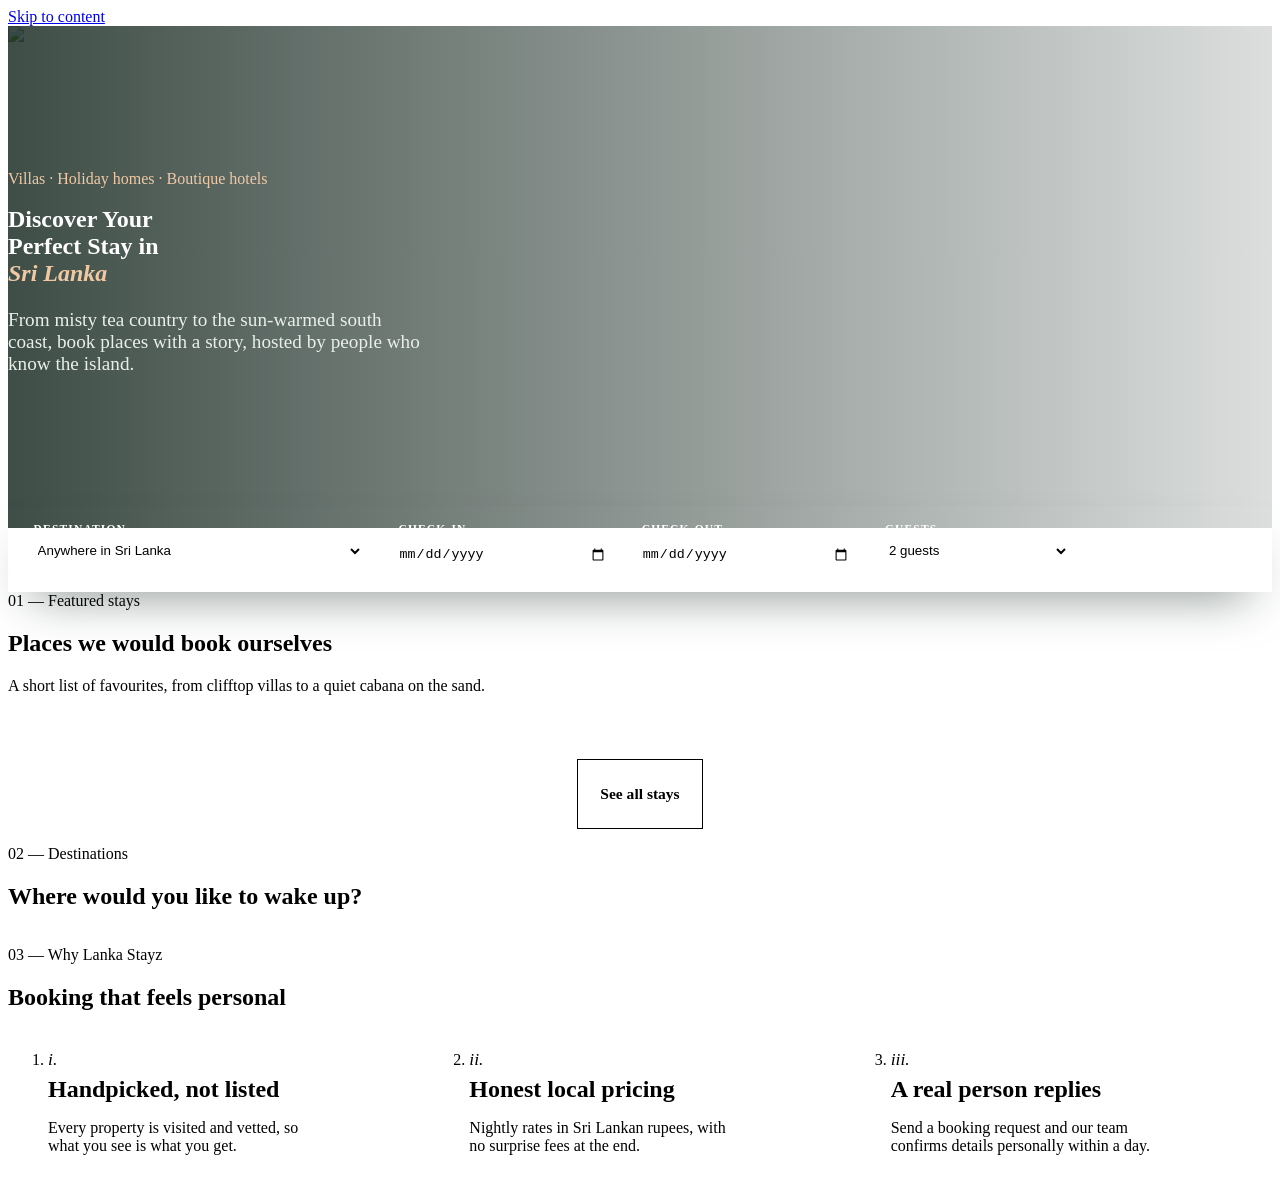
==== index.html @ 3e74a249 "Add shared UI, homepage and hero search" ====
<!doctype html>
<html lang="en">
<head>
  <meta charset="utf-8">
  <meta name="viewport" content="width=device-width, initial-scale=1">
  <title>Lanka Stayz | Villas, Holiday Homes &amp; Boutique Stays in Sri Lanka</title>
  <meta name="description" content="Discover handpicked villas, holiday homes, apartments and boutique hotels across Sri Lanka. Search by destination and request your stay with Lanka Stayz.">
  <meta property="og:title" content="Lanka Stayz | Discover Your Perfect Stay in Sri Lanka">
  <meta property="og:description" content="Handpicked villas, holiday homes and boutique stays from Ella to Galle.">
  <meta property="og:image" content="assets/img/hero.jpg">
  <link rel="icon" href="assets/favicon.svg" type="image/svg+xml">
  <link rel="preconnect" href="https://fonts.googleapis.com">
  <link rel="preconnect" href="https://fonts.gstatic.com" crossorigin>
  <link rel="stylesheet" href="https://fonts.googleapis.com/css2?family=Gloock&family=Schibsted+Grotesk:wght@400;500;600;700&display=swap">
  <link rel="stylesheet" href="css/base.css">
  <link rel="stylesheet" href="css/components.css">
  <link rel="stylesheet" href="css/pages.css">
  <script type="application/ld+json">
  {"@context":"https://schema.org","@type":"Organization","name":"Lanka Stayz","email":"lankastayz@gmail.com","telephone":"+94744141037","address":{"@type":"PostalAddress","addressLocality":"Colombo","addressCountry":"LK"}}
  </script>
</head>
<body>
  <a class="skip-link" href="#main">Skip to content</a>
  <header id="site-header"></header>

  <main id="main">
    <section class="hero" aria-labelledby="hero-title">
      <div class="hero__bg"><img src="assets/img/hero.jpg" alt="A natural infinity pool at the edge of Sri Lankan jungle" width="1920" height="1080" fetchpriority="high"></div>
      <div class="wrap hero__inner">
        <p class="eyebrow eyebrow--light">Villas &middot; Holiday homes &middot; Boutique hotels</p>
        <h1 id="hero-title">Discover Your Perfect Stay in <em>Sri Lanka</em></h1>
        <p class="hero__lead">From misty tea country to the sun-warmed south coast, book places with a story, hosted by people who know the island.</p>
      </div>

      <div class="wrap hero__search">
        <form class="search" id="search-form" action="stays.html" method="get" novalidate>
          <div class="search__field">
            <label for="s-dest">Destination</label>
            <select id="s-dest" name="dest"><option value="">Anywhere in Sri Lanka</option></select>
          </div>
          <div class="search__field">
            <label for="s-in">Check-in</label>
            <input id="s-in" name="checkin" type="date">
          </div>
          <div class="search__field">
            <label for="s-out">Check-out</label>
            <input id="s-out" name="checkout" type="date">
          </div>
          <div class="search__field">
            <label for="s-guests">Guests</label>
            <select id="s-guests" name="guests">
              <option value="1">1 guest</option><option value="2" selected>2 guests</option><option value="3">3 guests</option>
              <option value="4">4 guests</option><option value="5">5 guests</option><option value="6">6 guests</option>
              <option value="8">8+ guests</option>
            </select>
          </div>
          <button class="btn btn--primary search__btn" type="submit">Search stays</button>
          <p class="search__error" role="alert"></p>
        </form>
      </div>
    </section>

    <section class="section" aria-labelledby="featured-title">
      <div class="wrap">
        <div class="section-head">
          <div>
            <span class="eyebrow">01 &mdash; Featured stays</span>
            <h2 id="featured-title">Places we would book ourselves</h2>
          </div>
          <p>A short list of favourites, from clifftop villas to a quiet cabana on the sand.</p>
        </div>
        <div class="grid" id="featured-grid"></div>
        <p class="center-cta"><a class="btn btn--ghost" href="stays.html">See all stays</a></p>
      </div>
    </section>

    <section class="section section--tint" aria-labelledby="dest-title">
      <div class="wrap">
        <div class="section-head">
          <div>
            <span class="eyebrow">02 &mdash; Destinations</span>
            <h2 id="dest-title">Where would you like to wake up?</h2>
          </div>
        </div>
        <ul class="dest-list" id="dest-list"></ul>
      </div>
    </section>

    <section class="section" aria-labelledby="why-title">
      <div class="wrap">
        <div class="section-head">
          <div>
            <span class="eyebrow">03 &mdash; Why Lanka Stayz</span>
            <h2 id="why-title">Booking that feels personal</h2>
          </div>
        </div>
        <ol class="why">
          <li class="reveal"><span>i.</span><h3>Handpicked, not listed</h3><p>Every property is visited and vetted, so what you see is what you get.</p></li>
          <li class="reveal" style="--d:80ms"><span>ii.</span><h3>Honest local pricing</h3><p>Nightly rates in Sri Lankan rupees, with no surprise fees at the end.</p></li>
          <li class="reveal" style="--d:160ms"><span>iii.</span><h3>A real person replies</h3><p>Send a booking request and our team confirms details personally within a day.</p></li>
        </ol>
      </div>
    </section>
  </main>

  <footer id="site-footer"></footer>
  <script type="module" src="js/home.js"></script>
</body>
</html>
---- css/components.css ----
/* Header, footer, buttons, cards, forms, dialog */

/* ---------- Header ---------- */
.site-header { position: sticky; top: 0; z-index: 50; background: rgba(243, 236, 224, 0.94); backdrop-filter: blur(6px); border-bottom: 1px solid var(--line); }
.site-header__bar { display: flex; align-items: center; justify-content: space-between; min-height: var(--header-h); }
.logo { display: inline-flex; align-items: center; gap: 0.6rem; text-decoration: none; font-family: var(--font-display); font-size: 1.5rem; color: var(--ink); }
.logo--light { color: var(--paper); }
.nav { display: flex; gap: clamp(1rem, 3vw, 2.2rem); }
.nav a { text-decoration: none; font-weight: 500; font-size: 0.97rem; padding: 0.4rem 0; border-bottom: 2px solid transparent; transition: border-color 0.2s, color 0.2s; }
.nav a:hover { color: var(--cinnamon); }
.nav a[aria-current='page'] { border-color: var(--cinnamon); }

.nav-toggle { display: none; width: 2.9rem; height: 2.9rem; border: 1px solid var(--line); background: transparent; border-radius: var(--radius); cursor: pointer; position: relative; }
.nav-toggle i { position: absolute; left: 0.8rem; right: 0.8rem; height: 2px; background: var(--ink); transition: transform 0.25s, opacity 0.2s; }
.nav-toggle i:nth-of-type(1) { top: 1rem; }
.nav-toggle i:nth-of-type(2) { top: 1.4rem; }
.nav-toggle i:nth-of-type(3) { top: 1.8rem; }
.is-open .nav-toggle i:nth-of-type(1) { transform: translateY(0.4rem) rotate(45deg); }
.is-open .nav-toggle i:nth-of-type(2) { opacity: 0; }
.is-open .nav-toggle i:nth-of-type(3) { transform: translateY(-0.4rem) rotate(-45deg); }

@media (max-width: 760px) {
  .nav-toggle { display: block; }
  .nav { position: absolute; top: 100%; left: 0; right: 0; flex-direction: column; gap: 0; background: var(--paper); border-bottom: 1px solid var(--line); padding: 0.5rem var(--gutter) 1rem; display: none; }
  .is-open .nav { display: flex; }
  .nav a { padding: 0.9rem 0; border-bottom: 1px solid var(--line); }
  .nav a[aria-current='page'] { color: var(--cinnamon); }
}

/* ---------- Buttons ---------- */
.btn { display: inline-flex; align-items: center; justify-content: center; gap: 0.55rem; min-height: 2.9rem; padding: 0.7rem 1.4rem; border-radius: var(--radius); border: 1.5px solid transparent; font-weight: 600; font-size: 0.97rem; text-decoration: none; cursor: pointer; transition: background 0.2s, color 0.2s, border-color 0.2s, transform 0.15s; }
.btn:active { transform: translateY(1px); }
.btn--primary { background: var(--cinnamon); color: #fff; }
.btn--primary:hover { background: var(--cinnamon-dark); }
.btn--ghost { border-color: var(--ink); color: var(--ink); background: transparent; }
.btn--ghost:hover { background: var(--ink); color: var(--paper); }
.btn--sm { min-height: 2.4rem; padding: 0.4rem 1rem; font-size: 0.9rem; }
.btn--block { width: 100%; }
.btn[disabled] { opacity: 0.6; cursor: not-allowed; }
.btn svg { width: 1.1rem; height: 1.1rem; }

/* ---------- Property card ---------- */
.grid { display: grid; gap: clamp(1.2rem, 2.5vw, 2rem); grid-template-columns: repeat(auto-fill, minmax(min(100%, 19.5rem), 1fr)); }
.card { background: var(--white); border: 1px solid var(--line); border-radius: var(--radius-lg); overflow: hidden; display: flex; flex-direction: column; transition: transform 0.3s ease, box-shadow 0.3s ease; transition-delay: var(--d, 0ms); }
.card:hover { transform: translateY(-4px); box-shadow: var(--shadow); }
.card__media { position: relative; display: block; aspect-ratio: 4 / 3; overflow: hidden; background: var(--sand); }
.card__media img { width: 100%; height: 100%; object-fit: cover; transition: transform 0.7s ease; }
.card:hover .card__media img { transform: scale(1.05); }
.card__type { position: absolute; left: 0.8rem; top: 0.8rem; background: var(--paper); color: var(--ink); font-size: 0.74rem; font-weight: 600; letter-spacing: 0.06em; text-transform: uppercase; padding: 0.25rem 0.65rem; border-radius: 99px; }
.card__body { display: flex; flex-direction: column; gap: 0.5rem; padding: 1.1rem 1.2rem 1.2rem; flex: 1; }
.card__loc { display: flex; align-items: center; gap: 0.35rem; font-size: 0.86rem; font-weight: 600; color: var(--cinnamon); }
.card__loc svg { width: 1rem; height: 1rem; }
.card h3 a { text-decoration: none; }
.card h3 a::after { content: ''; position: absolute; inset: 0; } /* whole card clickable */
.card { position: relative; }
.card__foot .btn { position: relative; z-index: 1; }
.card__meta { display: flex; gap: 1.1rem; font-size: 0.9rem; color: var(--ink-soft); }
.card__meta li { display: flex; align-items: center; gap: 0.35rem; }
.card__meta svg { width: 1rem; height: 1rem; }
.card__meta li:last-child svg { color: var(--gold); fill: var(--gold); }
.card__foot { margin-top: auto; padding-top: 0.9rem; border-top: 1px dashed var(--line); display: flex; align-items: center; justify-content: space-between; gap: 0.75rem; flex-wrap: wrap; }
.price strong { font-family: var(--font-display); font-weight: 400; font-size: 1.2rem; }
.price span { font-size: 0.85rem; color: var(--muted); }

/* ---------- Forms ---------- */
.field { display: flex; flex-direction: column; gap: 0.35rem; min-width: 0; }
.field label { font-size: 0.8rem; font-weight: 600; letter-spacing: 0.05em; text-transform: uppercase; color: var(--ink-soft); }
.field label .req { color: var(--cinnamon); }
.input { width: 100%; min-height: 2.9rem; padding: 0.6rem 0.85rem; background: var(--white); border: 1.5px solid var(--line); border-radius: var(--radius); transition: border-color 0.2s, box-shadow 0.2s; }
textarea.input { min-height: 7rem; resize: vertical; }
.input:hover { border-color: var(--ink-soft); }
.input:focus { outline: none; border-color: var(--ink); box-shadow: 0 0 0 3px rgba(30, 59, 47, 0.18); }
.field.has-error .input { border-color: var(--error); }
.field__error { min-height: 1.1rem; font-size: 0.82rem; color: var(--error); }
.form-grid { display: grid; gap: 0.4rem 1rem; grid-template-columns: repeat(2, minmax(0, 1fr)); }
.form-grid .full { grid-column: 1 / -1; }
@media (max-width: 560px) { .form-grid { grid-template-columns: 1fr; } }

/* ---------- Dialog ---------- */
dialog.modal { width: min(36rem, calc(100% - 1.5rem)); max-height: calc(100dvh - 1.5rem); padding: 0; border: none; border-radius: var(--radius-lg); background: var(--paper); color: var(--ink); box-shadow: 0 30px 80px -20px rgba(0, 0, 0, 0.5); }
dialog.modal::backdrop { background: rgba(20, 38, 30, 0.6); }
.modal__head { display: flex; align-items: start; justify-content: space-between; gap: 1rem; padding: 1.4rem 1.5rem 1rem; border-bottom: 1px solid var(--line); }
.modal__head h2 { font-size: 1.6rem; }
.modal__head p { color: var(--ink-soft); font-size: 0.93rem; margin-top: 0.25rem; }
.modal__close { flex: none; width: 2.5rem; height: 2.5rem; border-radius: 50%; border: 1px solid var(--line); background: transparent; cursor: pointer; display: grid; place-items: center; }
.modal__close:hover { background: var(--sand); }
.modal__body { padding: 1.3rem 1.5rem 1.6rem; }

.confirm { text-align: center; padding: 0.5rem 0 0; }
.confirm__badge { width: 4rem; height: 4rem; border-radius: 50%; background: var(--ok); color: #fff; display: grid; place-items: center; margin: 0 auto 1rem; }
.confirm__badge svg { width: 2rem; height: 2rem; }
.confirm h3 { font-size: 1.7rem; margin-bottom: 0.4rem; }
.confirm__ref { display: inline-block; margin: 1rem 0; padding: 0.4rem 1rem; border: 1.5px dashed var(--cinnamon); border-radius: var(--radius); font-weight: 700; letter-spacing: 0.1em; color: var(--cinnamon); }
.summary { text-align: left; background: var(--white); border: 1px solid var(--line); border-radius: var(--radius); padding: 0.4rem 1rem; margin: 0 0 1.2rem; }
.summary div { display: flex; justify-content: space-between; gap: 1rem; padding: 0.55rem 0; border-bottom: 1px solid var(--line); font-size: 0.93rem; }
.summary div:last-child { border: none; }
.summary dt { color: var(--muted); }
.summary dd { margin: 0; font-weight: 600; text-align: right; }

/* ---------- Footer ---------- */
.site-footer { background: var(--ink); color: #d9e2da; margin-top: 2rem; }
.site-footer__grid { display: grid; gap: 2.5rem; padding-block: 4rem 2.5rem; grid-template-columns: 1.4fr 1fr 1.4fr 1fr; }
.site-footer__about { margin-top: 1rem; max-width: 30ch; font-size: 0.95rem; color: #b9c7bd; }
.footer-title { font-family: var(--font-body); font-size: 0.78rem; font-weight: 600; letter-spacing: 0.14em; text-transform: uppercase; color: var(--gold); margin-bottom: 1rem; }
.site-footer li + li { margin-top: 0.55rem; }
.site-footer a { text-decoration: none; }
.site-footer a:hover { color: #fff; text-decoration: underline; text-underline-offset: 3px; }
.contact-list li { display: flex; gap: 0.7rem; align-items: start; font-size: 0.95rem; }
.contact-list svg { flex: none; margin-top: 0.15rem; width: 1.1rem; height: 1.1rem; color: var(--gold); }
.site-footer__base { border-top: 1px solid rgba(255, 255, 255, 0.14); padding-block: 1.3rem 1.6rem; font-size: 0.85rem; color: #98a99d; }
@media (max-width: 900px) { .site-footer__grid { grid-template-columns: 1fr 1fr; } }
@media (max-width: 520px) { .site-footer__grid { grid-template-columns: 1fr; padding-block: 3rem 2rem; } }
---- css/pages.css ----
/* Page-specific layout */

/* ---------- Hero ---------- */
.hero { position: relative; color: #fff; padding-top: clamp(4rem, 10vw, 8rem); }
.hero__bg { position: absolute; inset: 0 0 4rem 0; z-index: -1; overflow: hidden; background: var(--ink); }
.hero__bg img { width: 100%; height: 100%; object-fit: cover; }
.hero__bg::after { content: ''; position: absolute; inset: 0; background: linear-gradient(90deg, rgba(20, 38, 30, 0.82) 0%, rgba(20, 38, 30, 0.45) 55%, rgba(20, 38, 30, 0.15) 100%); }
.hero__inner { padding-bottom: clamp(4rem, 9vw, 7rem); }
.hero h1 { max-width: 13ch; margin-top: 1.1rem; }
.hero h1 em { font-style: italic; color: #f0c9a4; }
.hero__lead { max-width: 44ch; margin-top: 1.4rem; font-size: clamp(1.02rem, 1vw + 0.8rem, 1.2rem); color: #e8efe9; }
.eyebrow--light { color: #f0c9a4; }

.hero__search { position: relative; z-index: 2; }
.search { display: grid; grid-template-columns: 1.5fr 1fr 1fr 0.9fr auto; gap: 0; align-items: stretch; background: var(--white); color: var(--ink); border-radius: var(--radius-lg); box-shadow: 0 24px 50px -24px rgba(20, 38, 30, 0.6); padding: 0.5rem; }
.search__field { display: flex; flex-direction: column; padding: 0.55rem 1.1rem; border-right: 1px solid var(--line); min-width: 0; }
.search__field label { font-size: 0.72rem; font-weight: 600; letter-spacing: 0.1em; text-transform: uppercase; color: var(--cinnamon); }
.search__field select, .search__field input { border: none; background: transparent; padding: 0.25rem 0; font-weight: 500; min-height: 2rem; width: 100%; cursor: pointer; }
.search__field select:focus, .search__field input:focus { outline: none; }
.search__field:focus-within { background: var(--paper); border-radius: var(--radius); }
.search__btn { margin: 0.25rem 0.25rem 0.25rem 0.75rem; padding-inline: 2rem; }
.search__error { grid-column: 1 / -1; color: var(--error); font-size: 0.85rem; padding: 0 1.1rem; }
.search__error:empty { display: none; }
.search__error:not(:empty) { padding-block: 0.4rem 0.2rem; }
@media (max-width: 980px) {
  .search { grid-template-columns: 1fr 1fr; }
  .search__field { border-right: none; border-bottom: 1px solid var(--line); }
  .search__btn { grid-column: 1 / -1; margin: 0.6rem 0.25rem 0.25rem; }
}
@media (max-width: 520px) {
  .search { grid-template-columns: 1fr; }
  .hero__bg::after { background: linear-gradient(180deg, rgba(20, 38, 30, 0.7), rgba(20, 38, 30, 0.45)); }
}

/* ---------- Home sections ---------- */
.section--tint { background: var(--paper-2); }
.section--tight { padding-block: 2.5rem 5rem; }
.center-cta { text-align: center; margin-top: 3rem; }
.dest-list { display: grid; gap: 1rem; grid-template-columns: repeat(3, 1fr); }
.dest-list a { position: relative; display: block; aspect-ratio: 4 / 5; border-radius: var(--radius-lg); overflow: hidden; text-decoration: none; color: #fff; background: var(--sand); }
.dest-list li:nth-child(even) { transform: translateY(1.2rem); }
.dest-list img { width: 100%; height: 100%; object-fit: cover; transition: transform 0.8s ease; }
.dest-list a:hover img { transform: scale(1.06); }
.dest-list a::after { content: ''; position: absolute; inset: 0; background: linear-gradient(180deg, transparent 45%, rgba(15, 30, 23, 0.85)); }
.dest__txt { position: absolute; z-index: 1; left: 1.1rem; right: 1.1rem; bottom: 1.1rem; display: flex; flex-direction: column; }
.dest__txt strong { font-family: var(--font-display); font-weight: 400; font-size: 1.6rem; }
.dest__txt small { font-size: 0.88rem; color: #e1e9e3; }
@media (max-width: 800px) { .dest-list { grid-template-columns: repeat(2, 1fr); } .dest-list li:nth-child(even) { transform: none; } }
@media (max-width: 460px) { .dest-list { grid-template-columns: 1fr; } .dest-list a { aspect-ratio: 16 / 11; } }

.why { display: grid; gap: 2.5rem; grid-template-columns: repeat(3, 1fr); counter-reset: none; }
.why li { border-top: 2px solid var(--ink); padding-top: 1.1rem; transition-delay: var(--d, 0ms); }
.why span { font-family: var(--font-display); font-style: italic; color: var(--cinnamon); font-size: 1.1rem; }
.why h3 { margin: 0.4rem 0 0.6rem; font-size: 1.5rem; }
.why p { color: var(--ink-soft); max-width: 34ch; }
@media (max-width: 800px) { .why { grid-template-columns: 1fr; gap: 1.8rem; } }

/* ---------- Page header (inner pages) ---------- */
.page-head { background: var(--paper-2); border-bottom: 1px solid var(--line); padding-block: clamp(3rem, 7vw, 5.5rem) clamp(2rem, 5vw, 3.5rem); }
.page-head h1 { font-size: clamp(2.2rem, 4.5vw + 0.5rem, 3.8rem); margin: 0.9rem 0 0.8rem; max-width: 20ch; }
.page-head p { color: var(--ink-soft); max-width: 52ch; font-size: 1.08rem; }

/* ---------- Listings ---------- */
.chips { display: flex; flex-wrap: wrap; gap: 0.6rem; }
.chip { min-height: 2.5rem; padding: 0.4rem 1.1rem; border-radius: 99px; border: 1.5px solid var(--line); background: var(--white); cursor: pointer; font-weight: 500; font-size: 0.93rem; transition: all 0.2s; }
.chip:hover { border-color: var(--ink); }
.chip[aria-pressed='true'] { background: var(--ink); border-color: var(--ink); color: var(--paper); }
.filter-row { display: grid; gap: 1rem; grid-template-columns: repeat(3, minmax(0, 14rem)) auto; align-items: end; margin-block: 1.6rem 2rem; padding-block: 1.4rem; border-block: 1px solid var(--line); }
.filter-row .btn { justify-self: start; margin-bottom: 0.2rem; }
@media (max-width: 760px) { .filter-row { grid-template-columns: 1fr 1fr; } .filter-row .field:first-child { grid-column: 1 / -1; } }
@media (max-width: 420px) { .filter-row { grid-template-columns: 1fr; } }
.result-count { font-weight: 600; margin-bottom: 1.2rem; color: var(--ink-soft); }
.empty { text-align: center; padding: 4rem 1rem; display: flex; flex-direction: column; align-items: center; gap: 1rem; }
.empty[hidden] { display: none; }
.loading { padding: 4rem 0; color: var(--muted); }

/* ---------- Property details ---------- */
.crumbs { display: flex; flex-wrap: wrap; gap: 0.5rem; padding-block: 1.6rem 1rem; font-size: 0.88rem; color: var(--muted); }
.crumbs a { text-decoration: none; }
.crumbs a:hover { color: var(--cinnamon); text-decoration: underline; }
.prop-head { display: flex; flex-wrap: wrap; align-items: end; justify-content: space-between; gap: 1rem; margin-bottom: 1.6rem; }
.prop-head h1 { font-size: clamp(2.1rem, 4vw + 0.5rem, 3.6rem); margin-block: 0.4rem; }
.prop-head__tag { color: var(--ink-soft); font-size: 1.1rem; }
.rating { display: flex; align-items: center; gap: 0.4rem; }
.rating svg { color: var(--gold); fill: var(--gold); width: 1.15rem; }
.rating span { color: var(--muted); font-size: 0.93rem; }

.gallery { display: grid; gap: 0.6rem; grid-template-columns: 2fr 1fr 1fr; grid-template-rows: 15rem 15rem; margin-bottom: 2.5rem; }
.gallery__item { border: none; padding: 0; cursor: zoom-in; overflow: hidden; border-radius: var(--radius); background: var(--sand); }
.gallery__item img { width: 100%; height: 100%; object-fit: cover; transition: transform 0.6s ease; }
.gallery__item:hover img { transform: scale(1.04); }
.gallery__item--0 { grid-row: 1 / 3; border-radius: var(--radius-lg) var(--radius) var(--radius) var(--radius-lg); }
.gallery__item--2 { border-top-right-radius: var(--radius-lg); }
.gallery__item--3 { border-bottom-right-radius: var(--radius-lg); }
@media (max-width: 760px) {
  .gallery { grid-template-columns: 1fr 1fr; grid-template-rows: 15rem 8rem; }
  .gallery__item--0 { grid-column: 1 / -1; grid-row: 1; border-radius: var(--radius-lg) var(--radius-lg) var(--radius) var(--radius); }
  .gallery__item--1 { grid-row: 2; border-radius: var(--radius) var(--radius) var(--radius) var(--radius-lg); }
  .gallery__item--2 { display: none; }
  .gallery__item--3 { grid-row: 2; grid-column: 2; border-radius: var(--radius) var(--radius) var(--radius-lg) var(--radius); }
}

.prop-layout { display: grid; gap: clamp(2rem, 5vw, 4.5rem); grid-template-columns: minmax(0, 1fr) 22rem; align-items: start; }
@media (max-width: 960px) { .prop-layout { grid-template-columns: 1fr; } }
.prop-main section { margin-top: 2.6rem; }
.prop-main h2 { font-size: 1.7rem; margin-bottom: 1rem; }
.lead { font-size: 1.1rem; color: var(--ink-soft); max-width: 62ch; }
.facts { display: flex; flex-wrap: wrap; gap: 0.8rem 2rem; padding-block: 1.2rem; border-block: 1px solid var(--line); }
.facts li { display: flex; align-items: center; gap: 0.6rem; }
.facts svg { color: var(--cinnamon); }
.amenities { display: grid; gap: 0.9rem 1.5rem; grid-template-columns: repeat(auto-fill, minmax(14rem, 1fr)); }
.amenities li { display: flex; align-items: center; gap: 0.8rem; padding: 0.85rem 1rem; background: var(--white); border: 1px solid var(--line); border-radius: var(--radius); }
.amenities svg { color: var(--cinnamon); flex: none; }
.rules div { display: flex; justify-content: space-between; gap: 1rem; padding: 0.75rem 0; border-bottom: 1px dashed var(--line); max-width: 30rem; }
.rules dt { color: var(--muted); }
.rules dd { margin: 0; font-weight: 600; text-align: right; }

.book-card { position: sticky; top: calc(var(--header-h) + 1.2rem); background: var(--white); border: 1px solid var(--line); border-radius: var(--radius-lg); padding: 1.5rem; box-shadow: var(--shadow); }
.book-card .price { margin-bottom: 1.1rem; }
.book-card .price strong { font-size: 1.7rem; }
.quote { margin: 0.4rem 0 1.1rem; padding: 0.8rem 1rem; background: var(--paper); border-radius: var(--radius); font-size: 0.93rem; font-weight: 500; }
.booking-note { font-size: 0.85rem; color: var(--muted); margin-block: 0.9rem 1.1rem; }
.book-card .booking-note { margin: 0.9rem 0 0; text-align: center; }
@media (max-width: 960px) { .book-card { position: static; } }
.similar { margin-block: 4rem 2rem; }
.similar h2 { margin-bottom: 1.6rem; }

/* Lightbox */
dialog.lightbox { width: 100%; max-width: none; height: 100%; max-height: none; margin: 0; padding: 1rem; border: none; background: rgba(12, 22, 17, 0.95); }
dialog.lightbox[open] { display: grid; place-items: center; }
.lightbox img { max-width: min(100%, 70rem); max-height: 86dvh; width: auto; border-radius: var(--radius); object-fit: contain; }
.lightbox__close { position: absolute; top: 1rem; right: 1rem; color: #fff; border-color: rgba(255, 255, 255, 0.4); font-size: 1.5rem; line-height: 1; }
.lightbox__close:hover { background: rgba(255, 255, 255, 0.15); }
.lightbox__nav { position: absolute; top: 50%; transform: translateY(-50%); width: 3rem; height: 3rem; border-radius: 50%; border: 1px solid rgba(255, 255, 255, 0.4); background: rgba(0, 0, 0, 0.3); color: #fff; font-size: 1.3rem; cursor: pointer; }
.lightbox__nav:hover { background: rgba(255, 255, 255, 0.2); }
.lightbox__prev { left: 1rem; }
.lightbox__next { right: 1rem; }

/* ---------- About / Contact ---------- */
.about { display: grid; gap: clamp(2rem, 6vw, 5rem); grid-template-columns: 0.85fr 1.15fr; align-items: center; }
.about__img { margin: 0; border-radius: 999px 999px var(--radius-lg) var(--radius-lg); overflow: hidden; aspect-ratio: 4 / 5; background: var(--sand); }
.about__img img { width: 100%; height: 100%; object-fit: cover; }
.about__txt h2 { margin-bottom: 1.2rem; }
.about__txt p { color: var(--ink-soft); margin-bottom: 1rem; max-width: 56ch; }
.stats { display: flex; flex-wrap: wrap; gap: 1.5rem 2.5rem; margin-block: 2rem; padding-block: 1.4rem; border-block: 1px solid var(--line); }
.stats strong { display: block; font-family: var(--font-display); font-weight: 400; font-size: 2.2rem; color: var(--cinnamon); line-height: 1.1; }
.stats span { font-size: 0.88rem; color: var(--muted); }
@media (max-width: 800px) { .about { grid-template-columns: 1fr; } .about__img { max-width: 24rem; } }

.contact { display: grid; gap: clamp(2rem, 6vw, 5rem); grid-template-columns: 0.8fr 1.2fr; align-items: start; }
.contact__info h2 { margin-bottom: 1.4rem; }
.contact-list--dark li { display: flex; gap: 0.8rem; align-items: start; padding-block: 0.7rem; border-bottom: 1px dashed var(--line); }
.contact-list--dark svg { color: var(--cinnamon); flex: none; margin-top: 0.15rem; }
.contact-list--dark a { text-decoration: none; }
.contact-list--dark a:hover { color: var(--cinnamon); }
.hours { margin-top: 1.2rem; color: var(--muted); font-size: 0.93rem; }
.contact__form { background: var(--white); border: 1px solid var(--line); border-radius: var(--radius-lg); padding: clamp(1.2rem, 3vw, 2rem); }
.form-ok { margin-top: 1rem; padding: 0.8rem 1rem; background: #e3efe6; color: var(--ok); border-radius: var(--radius); font-weight: 500; }
.form-ok[hidden] { display: none; }
@media (max-width: 800px) { .contact { grid-template-columns: 1fr; } }
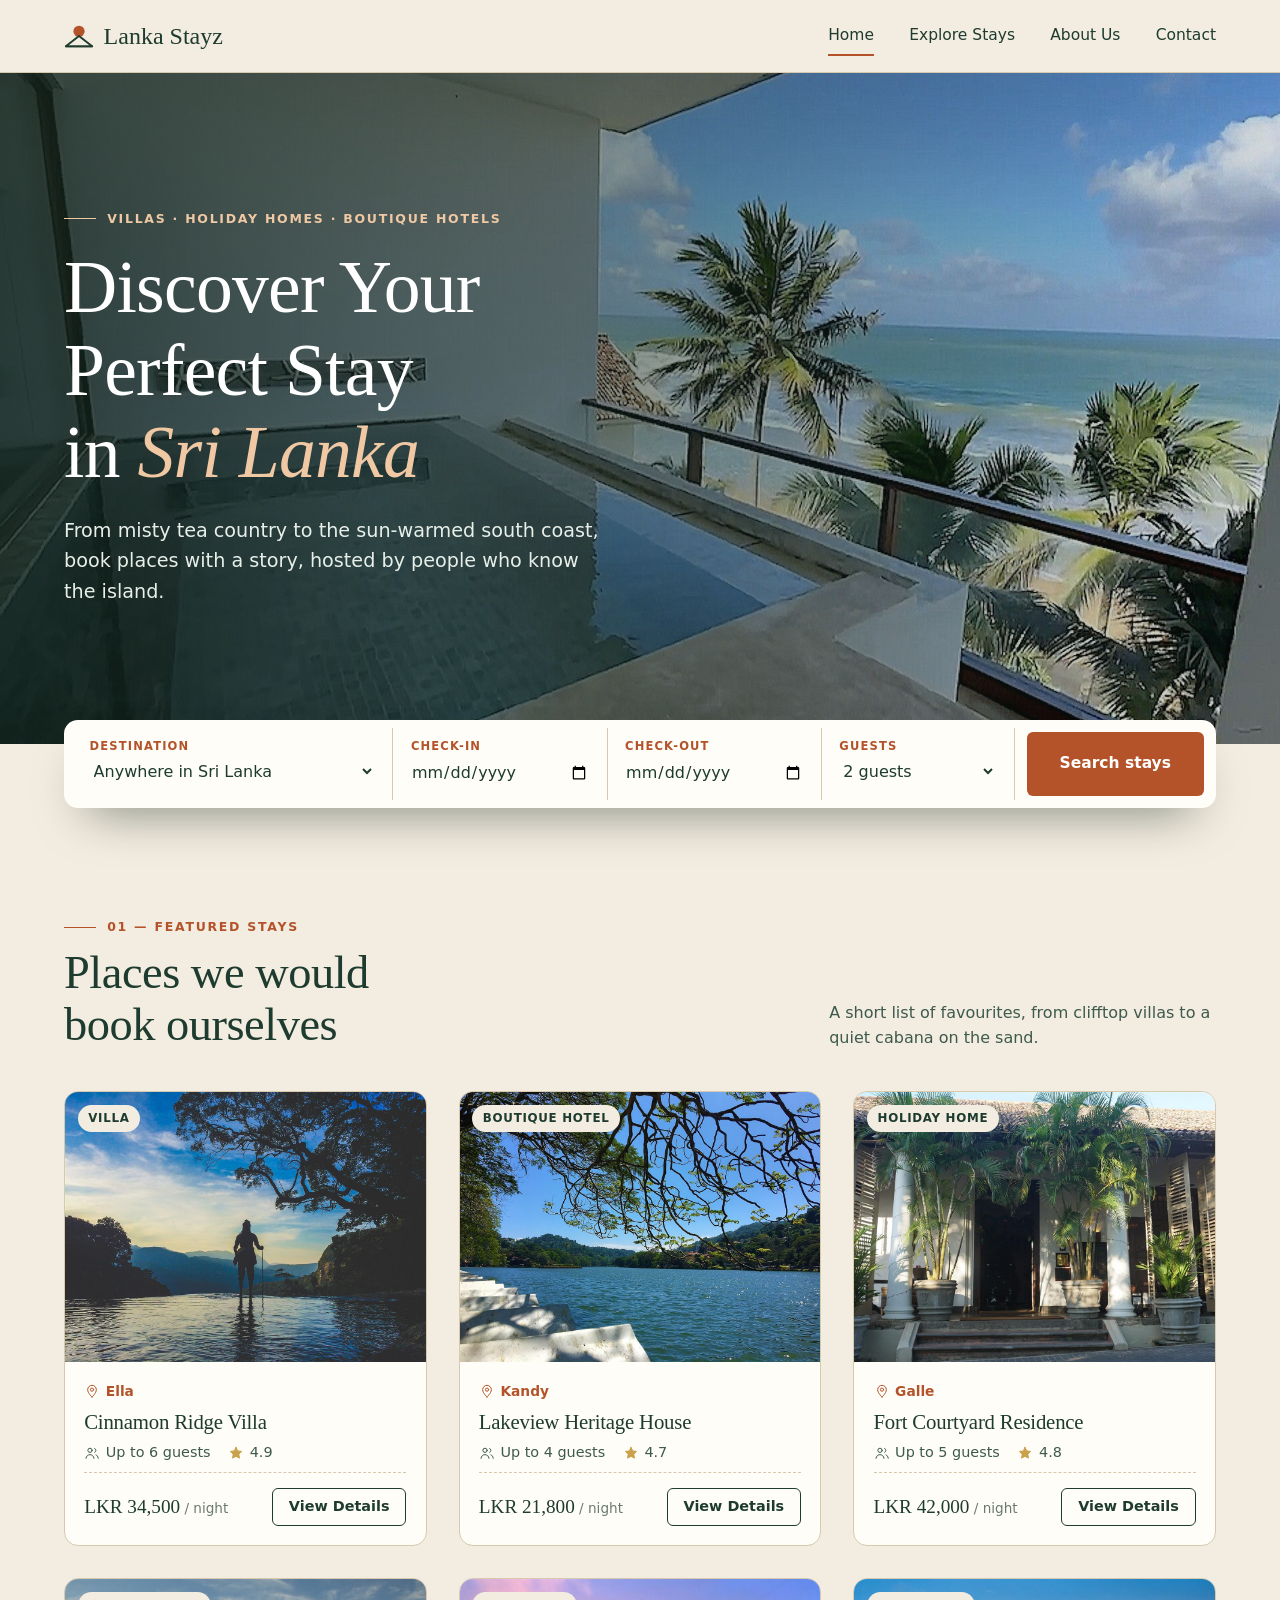
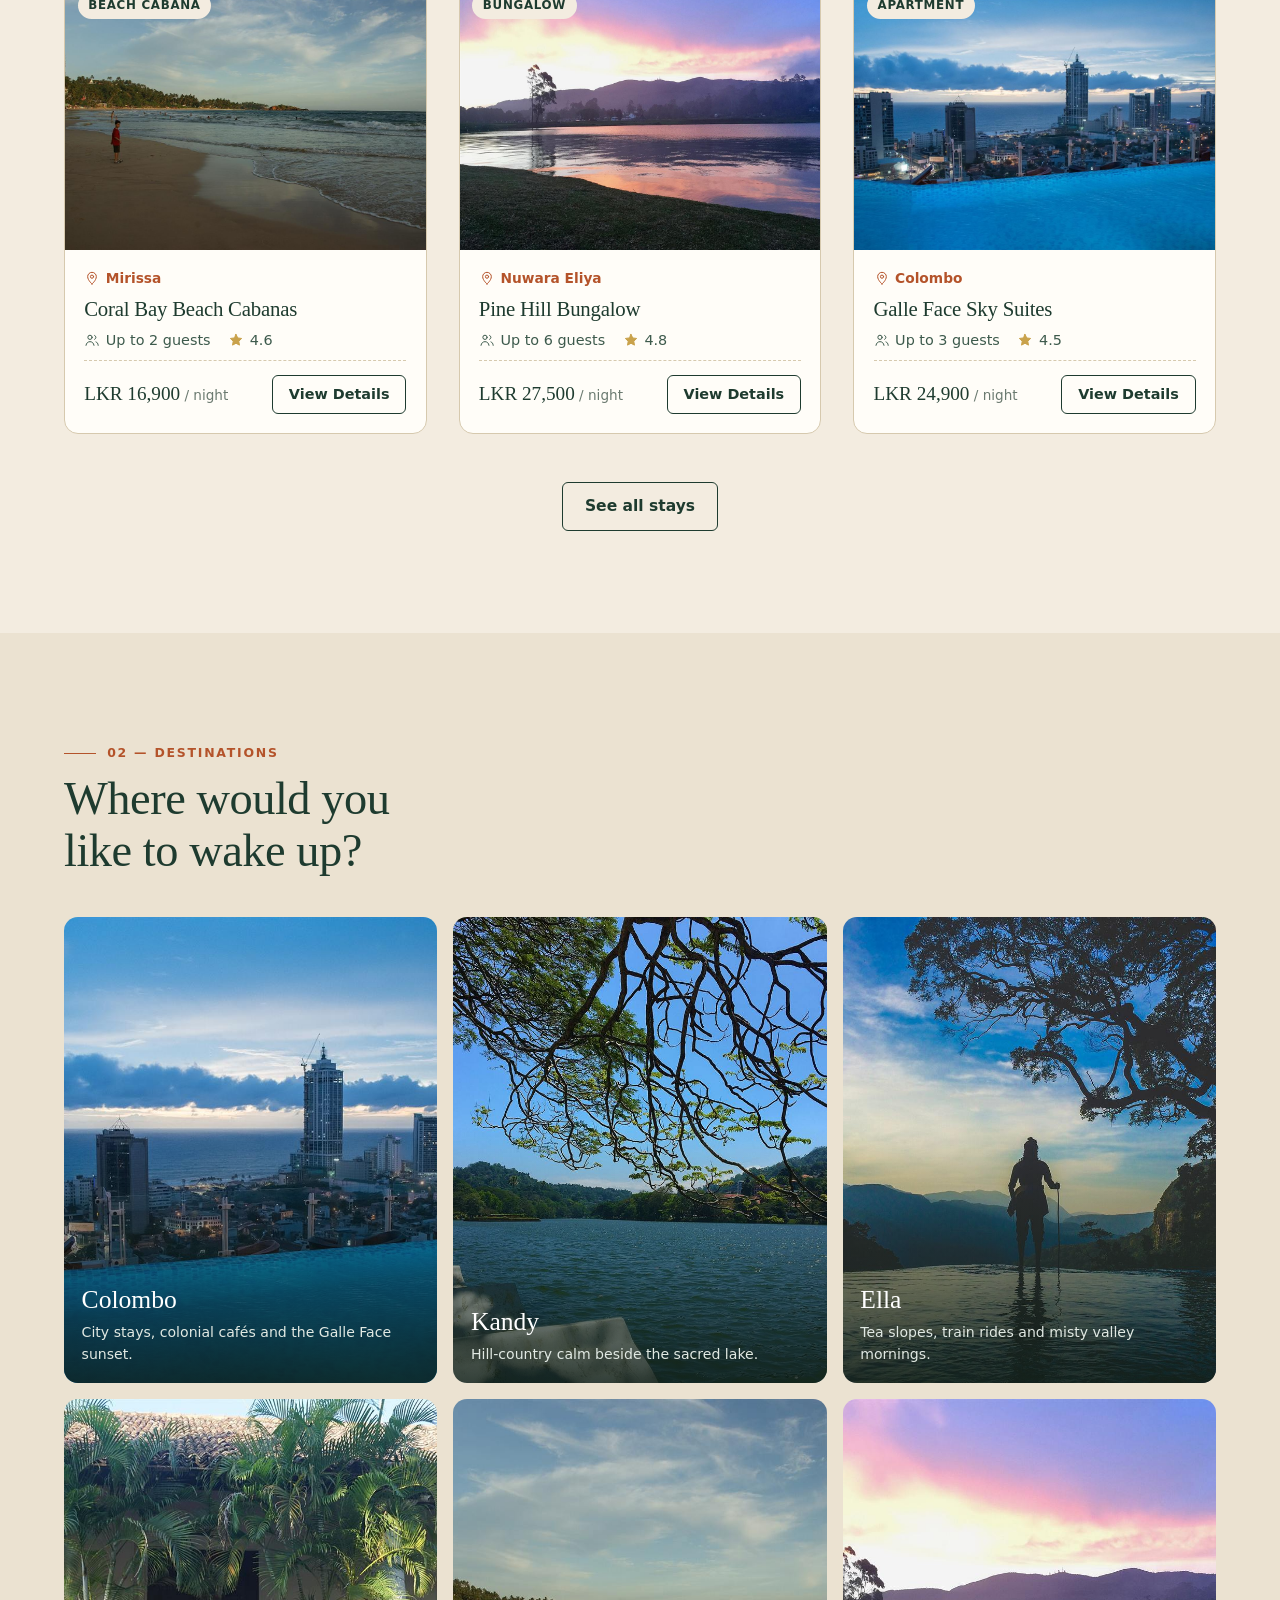
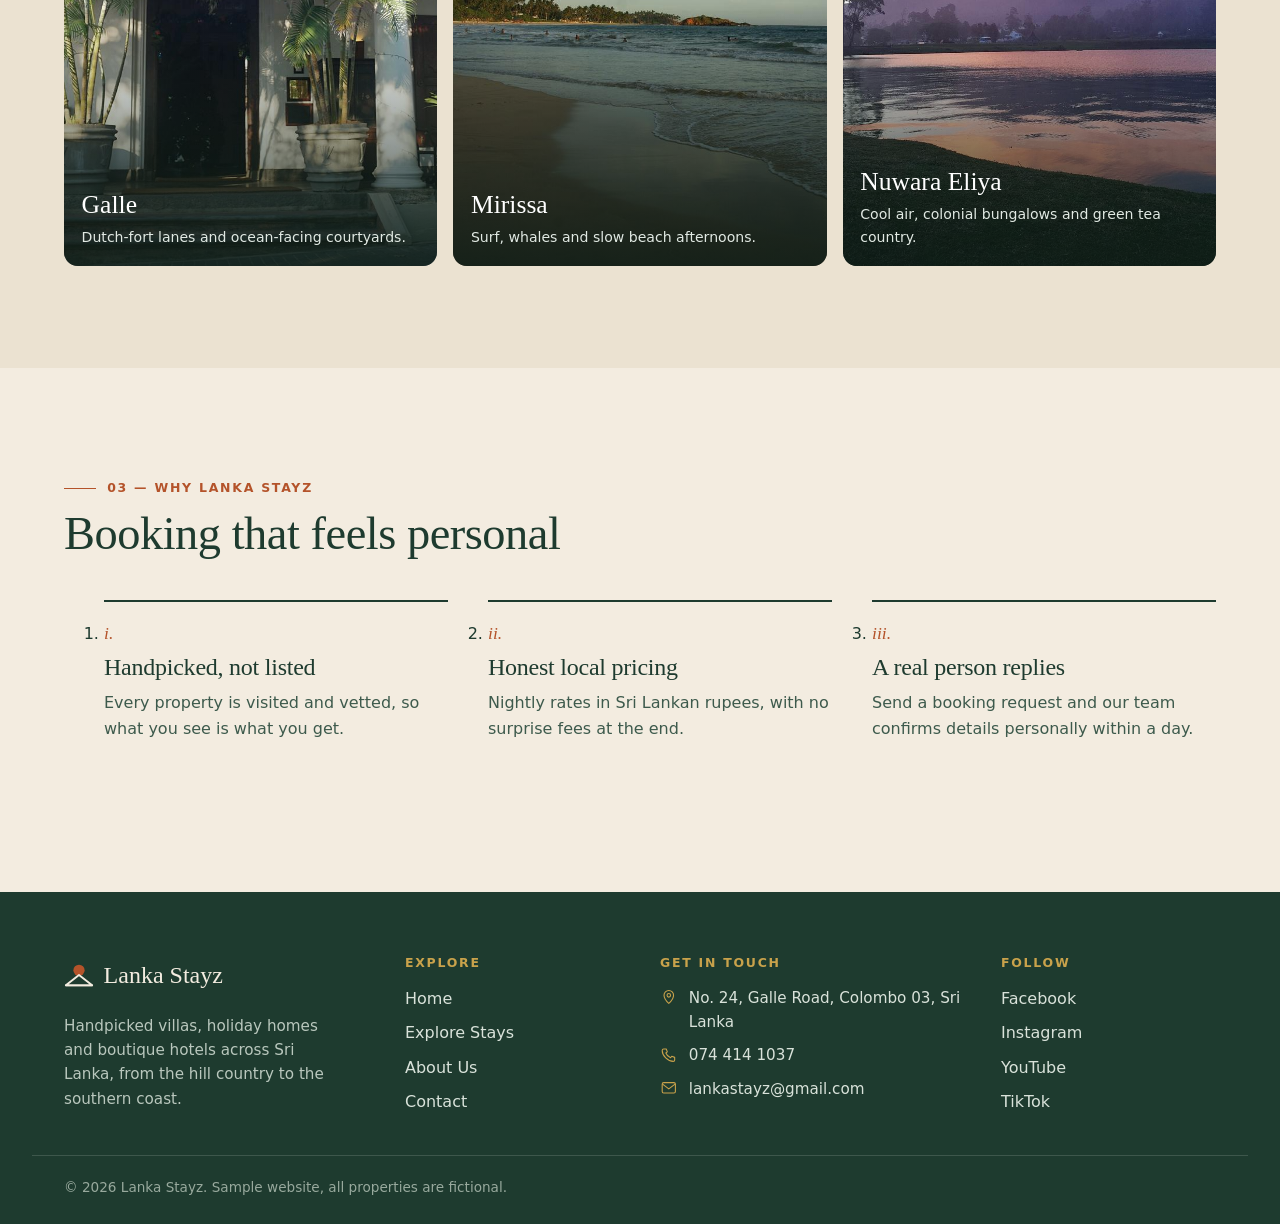
==== commit 0d1dc74c: "Use resort suite photo for banner and add a bedroom photo" ====
--- a/index.html
+++ b/index.html
@@ -25,7 +25,7 @@
 
   <main id="main">
     <section class="hero" aria-labelledby="hero-title">
-      <div class="hero__bg"><img src="assets/img/hero.jpg" alt="A natural infinity pool at the edge of Sri Lankan jungle" width="1920" height="1080" fetchpriority="high"></div>
+      <div class="hero__bg"><img src="assets/img/hero.jpg" alt="A resort suite's private plunge pool overlooking palm trees and the Indian Ocean" width="1920" height="1080" fetchpriority="high"></div>
       <div class="wrap hero__inner">
         <p class="eyebrow eyebrow--light">Villas &middot; Holiday homes &middot; Boutique hotels</p>
         <h1 id="hero-title">Discover Your Perfect Stay in <em>Sri Lanka</em></h1>
--- a/css/base.css
+++ b/css/base.css
@@ -0,0 +1,96 @@
+/* Design tokens, reset and typography */
+:root {
+  --paper: #f3ece0;
+  --paper-2: #ebe2d1;
+  --sand: #e4d6bd;
+  --ink: #1e3b2f;
+  --ink-soft: #3d5a4c;
+  --muted: #6b7a70;
+  --cinnamon: #b4532a;
+  --cinnamon-dark: #8f3f1d;
+  --gold: #c9a24b;
+  --line: #d6c9ae;
+  --white: #fffdf8;
+  --error: #a3261c;
+  --ok: #2c6b45;
+
+  --font-display: 'Gloock', 'Georgia', serif;
+  --font-body: 'Schibsted Grotesk', system-ui, -apple-system, 'Segoe UI', sans-serif;
+
+  --radius: 6px;
+  --radius-lg: 14px;
+  --shadow: 0 1px 0 rgba(30, 59, 47, 0.06), 0 14px 30px -18px rgba(30, 59, 47, 0.35);
+  --gutter: clamp(1rem, 4vw, 2rem);
+  --maxw: 76rem;
+  --header-h: 4.5rem;
+}
+
+*, *::before, *::after { box-sizing: border-box; }
+html { scroll-behavior: smooth; -webkit-text-size-adjust: 100%; }
+@media (prefers-reduced-motion: reduce) {
+  html { scroll-behavior: auto; }
+  *, *::before, *::after { animation: none !important; transition: none !important; }
+}
+
+body {
+  margin: 0;
+  background: var(--paper);
+  color: var(--ink);
+  font-family: var(--font-body);
+  font-size: 1rem;
+  line-height: 1.6;
+  -webkit-font-smoothing: antialiased;
+}
+
+img, svg { display: block; max-width: 100%; }
+img { height: auto; }
+a { color: inherit; }
+button, input, select, textarea { font: inherit; color: inherit; }
+ul { margin: 0; padding: 0; list-style: none; }
+
+h1, h2, h3, h4 {
+  font-family: var(--font-display);
+  font-weight: 400;
+  line-height: 1.12;
+  letter-spacing: -0.01em;
+  margin: 0;
+  text-wrap: balance;
+}
+h1 { font-size: clamp(2.4rem, 6vw + 0.5rem, 4.6rem); }
+h2 { font-size: clamp(1.8rem, 3vw + 0.6rem, 2.9rem); }
+h3 { font-size: 1.3rem; }
+p { margin: 0; text-wrap: pretty; }
+
+:focus-visible {
+  outline: 3px solid var(--cinnamon);
+  outline-offset: 3px;
+  border-radius: 3px;
+}
+
+.wrap { width: 100%; max-width: var(--maxw); margin-inline: auto; padding-inline: var(--gutter); }
+.section { padding-block: clamp(3.5rem, 8vw, 6.5rem); }
+.visually-hidden {
+  position: absolute !important; width: 1px; height: 1px; overflow: hidden;
+  clip: rect(0 0 0 0); white-space: nowrap;
+}
+.skip-link {
+  position: absolute; left: 1rem; top: -4rem; z-index: 100;
+  background: var(--ink); color: var(--paper); padding: 0.6rem 1rem; border-radius: var(--radius);
+}
+.skip-link:focus { top: 1rem; }
+
+/* Section label, e.g. "01 — Stays" */
+.eyebrow {
+  display: inline-flex; align-items: center; gap: 0.7rem;
+  font-size: 0.78rem; font-weight: 600; letter-spacing: 0.14em; text-transform: uppercase;
+  color: var(--cinnamon);
+}
+.eyebrow::before { content: ''; width: 2rem; height: 1px; background: currentColor; }
+
+.section-head { display: flex; flex-wrap: wrap; align-items: end; justify-content: space-between; gap: 1rem 2rem; margin-bottom: 2.5rem; }
+.section-head h2 { margin-top: 0.6rem; max-width: 22ch; }
+.section-head p { max-width: 38ch; color: var(--ink-soft); }
+
+/* Scroll reveal (progressive enhancement: only hides when JS added the class) */
+.js .reveal { opacity: 0; transform: translateY(18px); transition: opacity 0.7s ease, transform 0.7s ease; }
+.js .reveal.is-in { opacity: 1; transform: none; }
--- a/css/pages.css
+++ b/css/pages.css
@@ -91,13 +91,13 @@
 .gallery__item:hover img { transform: scale(1.04); }
 .gallery__item--0 { grid-row: 1 / 3; border-radius: var(--radius-lg) var(--radius) var(--radius) var(--radius-lg); }
 .gallery__item--2 { border-top-right-radius: var(--radius-lg); }
-.gallery__item--3 { border-bottom-right-radius: var(--radius-lg); }
+.gallery__item--3 { grid-column: 2 / 4; border-bottom-right-radius: var(--radius-lg); }
 @media (max-width: 760px) {
   .gallery { grid-template-columns: 1fr 1fr; grid-template-rows: 15rem 8rem; }
   .gallery__item--0 { grid-column: 1 / -1; grid-row: 1; border-radius: var(--radius-lg) var(--radius-lg) var(--radius) var(--radius); }
   .gallery__item--1 { grid-row: 2; border-radius: var(--radius) var(--radius) var(--radius) var(--radius-lg); }
   .gallery__item--2 { display: none; }
-  .gallery__item--3 { grid-row: 2; grid-column: 2; border-radius: var(--radius) var(--radius) var(--radius-lg) var(--radius); }
+  .gallery__item--3 { grid-row: 2; grid-column: 2 / 3; border-radius: var(--radius) var(--radius) var(--radius-lg) var(--radius); }
 }
 
 .prop-layout { display: grid; gap: clamp(2rem, 5vw, 4.5rem); grid-template-columns: minmax(0, 1fr) 22rem; align-items: start; }
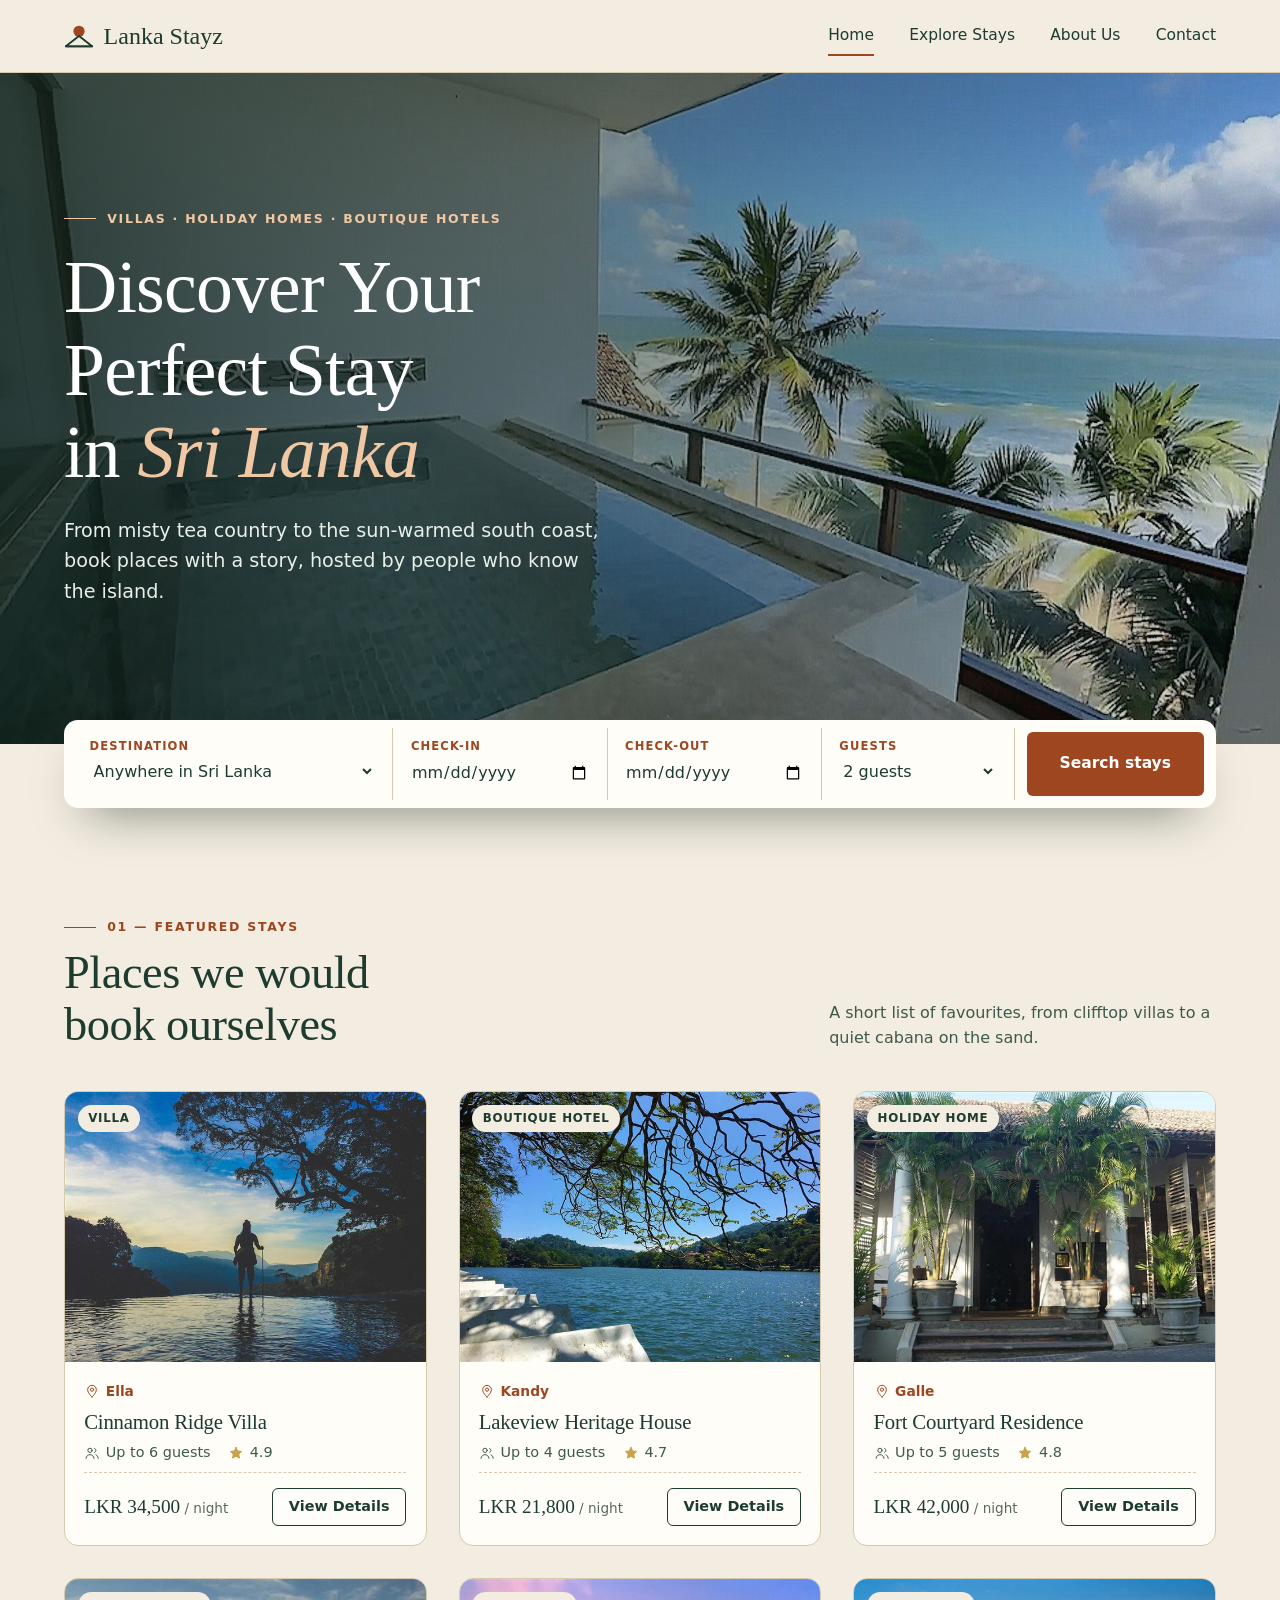
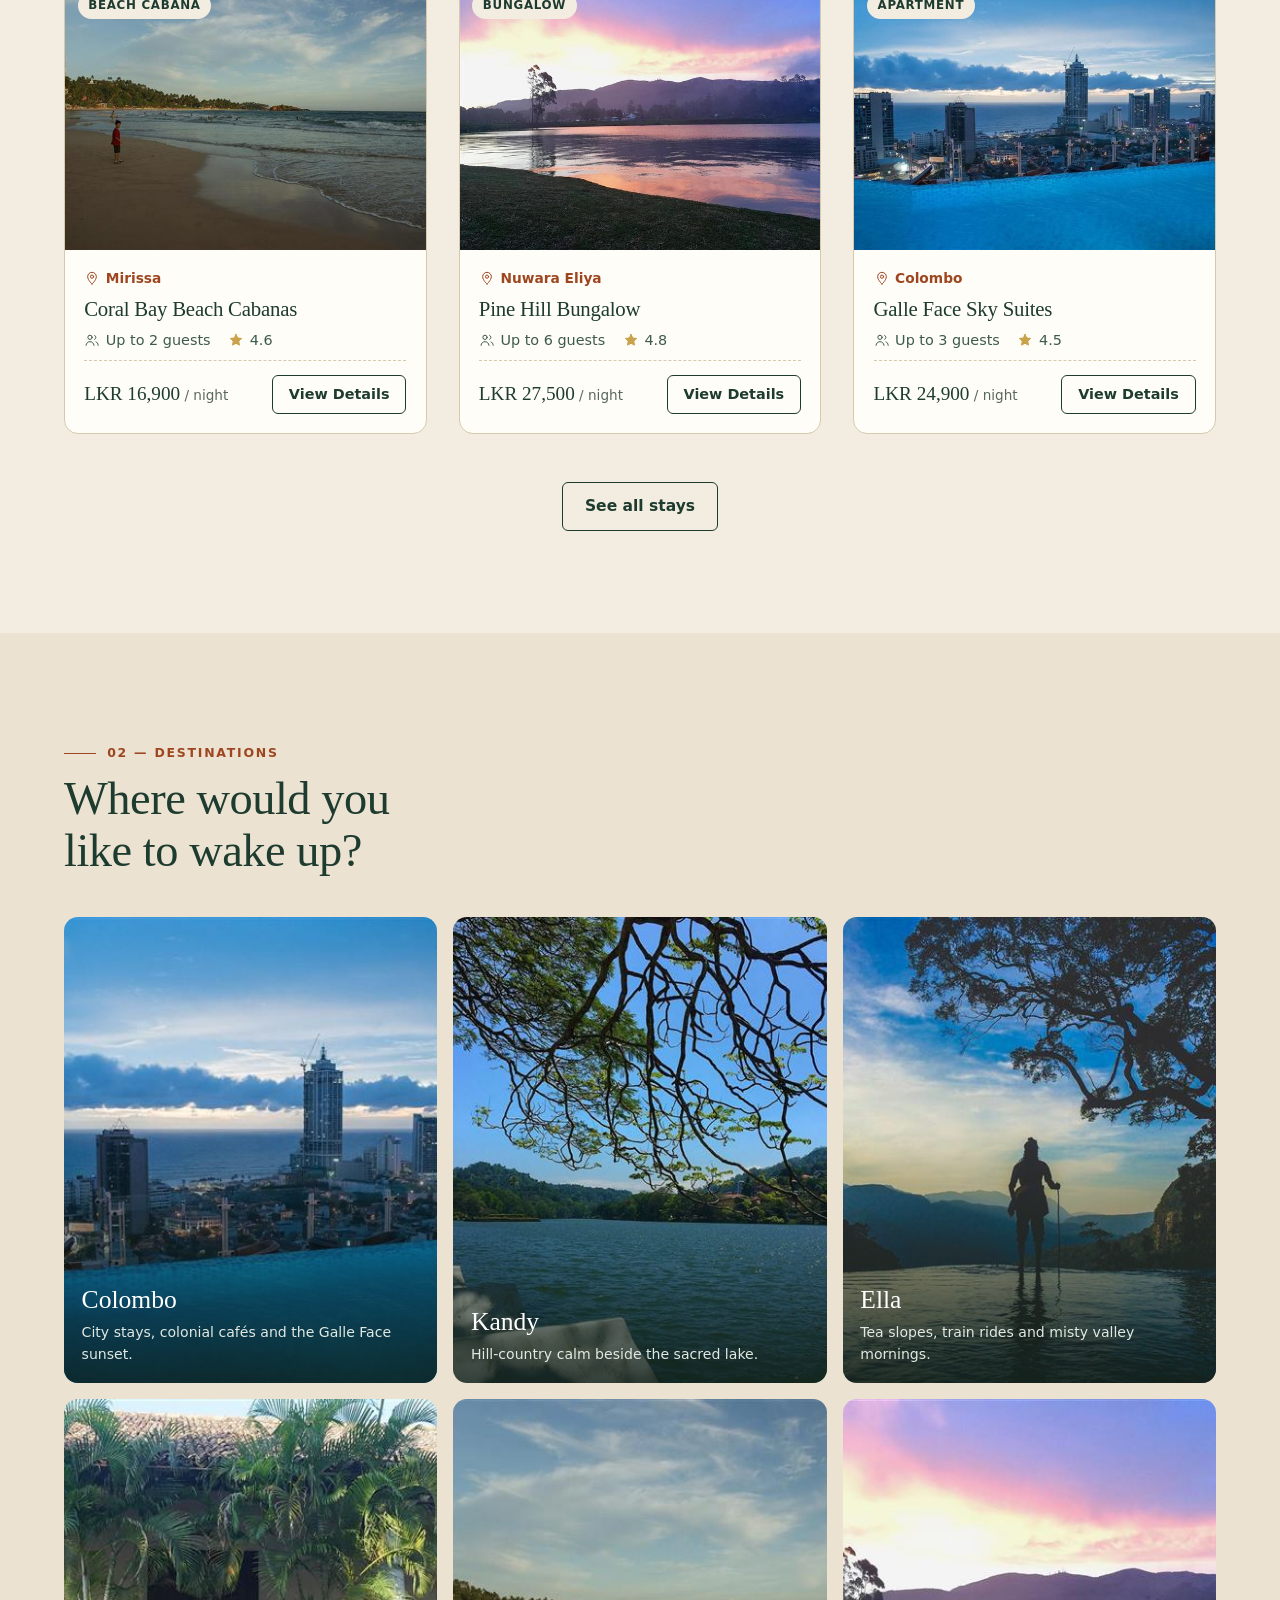
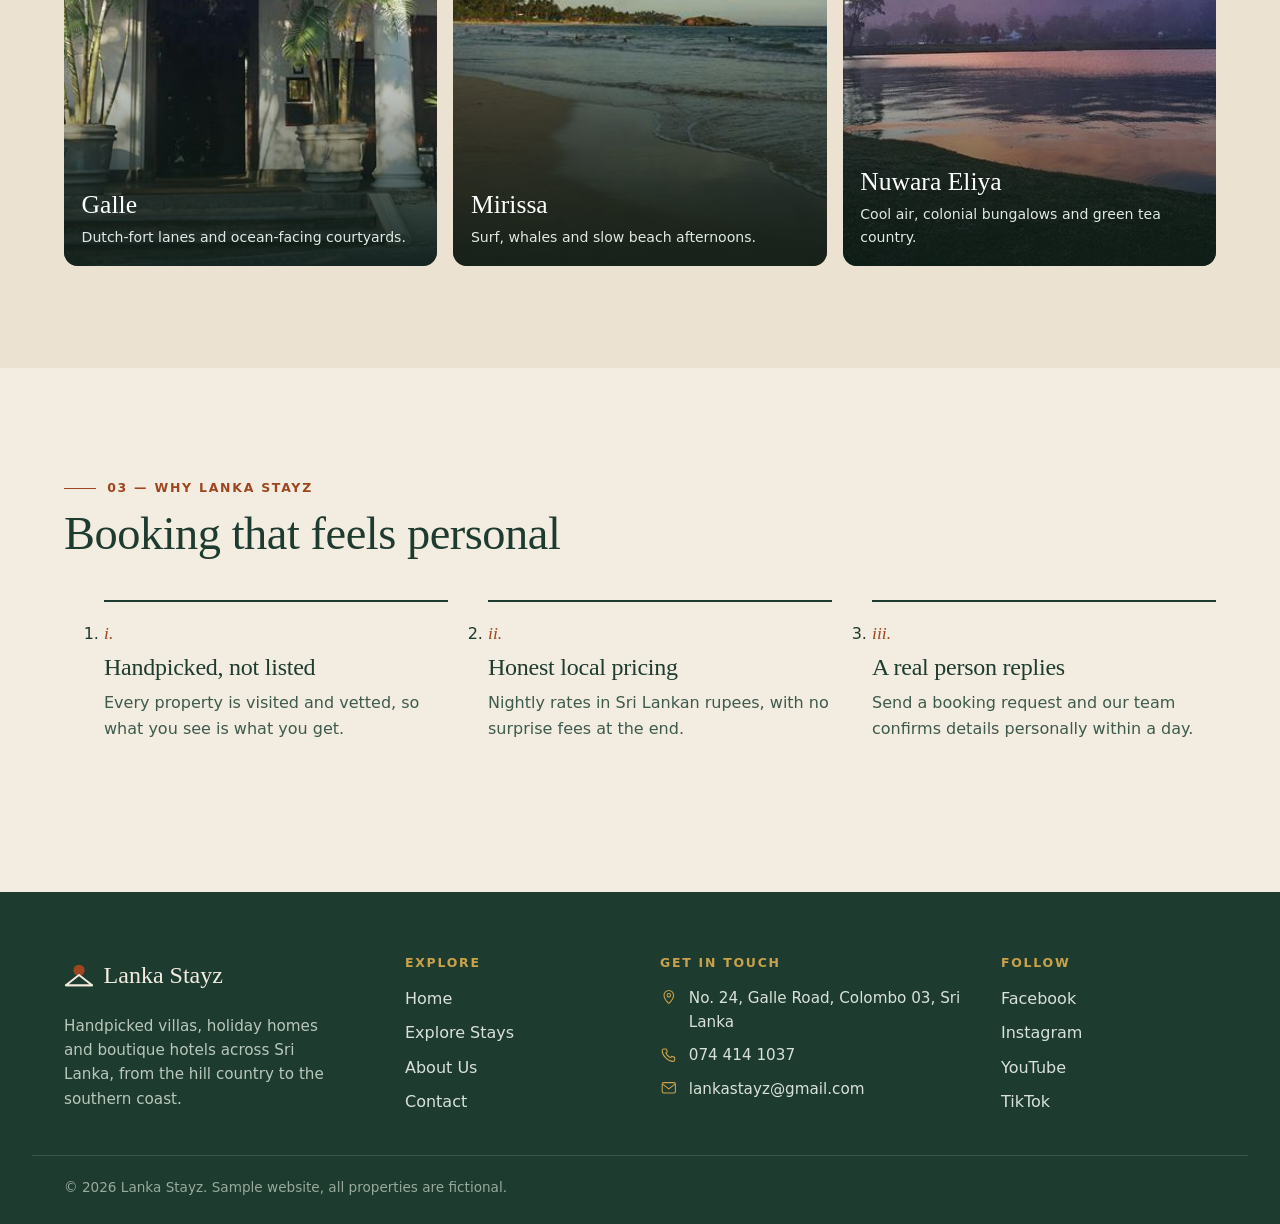
==== commit cfd69c16: "Improve accessibility contrast and image performance" ====
--- a/index.html
+++ b/index.html
@@ -9,6 +9,7 @@
   <meta property="og:description" content="Handpicked villas, holiday homes and boutique stays from Ella to Galle.">
   <meta property="og:image" content="assets/img/hero.jpg">
   <link rel="icon" href="assets/favicon.svg" type="image/svg+xml">
+  <link rel="preload" as="image" href="assets/img/hero-sm.jpg" imagesrcset="assets/img/hero-sm.jpg 960w, assets/img/hero.jpg 1920w" imagesizes="100vw" fetchpriority="high">
   <link rel="preconnect" href="https://fonts.googleapis.com">
   <link rel="preconnect" href="https://fonts.gstatic.com" crossorigin>
   <link rel="stylesheet" href="https://fonts.googleapis.com/css2?family=Gloock&family=Schibsted+Grotesk:wght@400;500;600;700&display=swap">
@@ -25,7 +26,7 @@
 
   <main id="main">
     <section class="hero" aria-labelledby="hero-title">
-      <div class="hero__bg"><img src="assets/img/hero.jpg" alt="A resort suite's private plunge pool overlooking palm trees and the Indian Ocean" width="1920" height="1080" fetchpriority="high"></div>
+      <div class="hero__bg"><img src="assets/img/hero.jpg" srcset="assets/img/hero-sm.jpg 960w, assets/img/hero.jpg 1920w" sizes="100vw" alt="A resort suite's private plunge pool overlooking palm trees and the Indian Ocean" width="1920" height="1150" fetchpriority="high"></div>
       <div class="wrap hero__inner">
         <p class="eyebrow eyebrow--light">Villas &middot; Holiday homes &middot; Boutique hotels</p>
         <h1 id="hero-title">Discover Your Perfect Stay in <em>Sri Lanka</em></h1>
--- a/css/base.css
+++ b/css/base.css
@@ -5,9 +5,9 @@
   --sand: #e4d6bd;
   --ink: #1e3b2f;
   --ink-soft: #3d5a4c;
-  --muted: #6b7a70;
-  --cinnamon: #b4532a;
-  --cinnamon-dark: #8f3f1d;
+  --muted: #59685e;
+  --cinnamon: #9e4620; /* darkened from #b4532a so small text passes WCAG AA on cream */
+  --cinnamon-dark: #7f3716;
   --gold: #c9a24b;
   --line: #d6c9ae;
   --white: #fffdf8;
